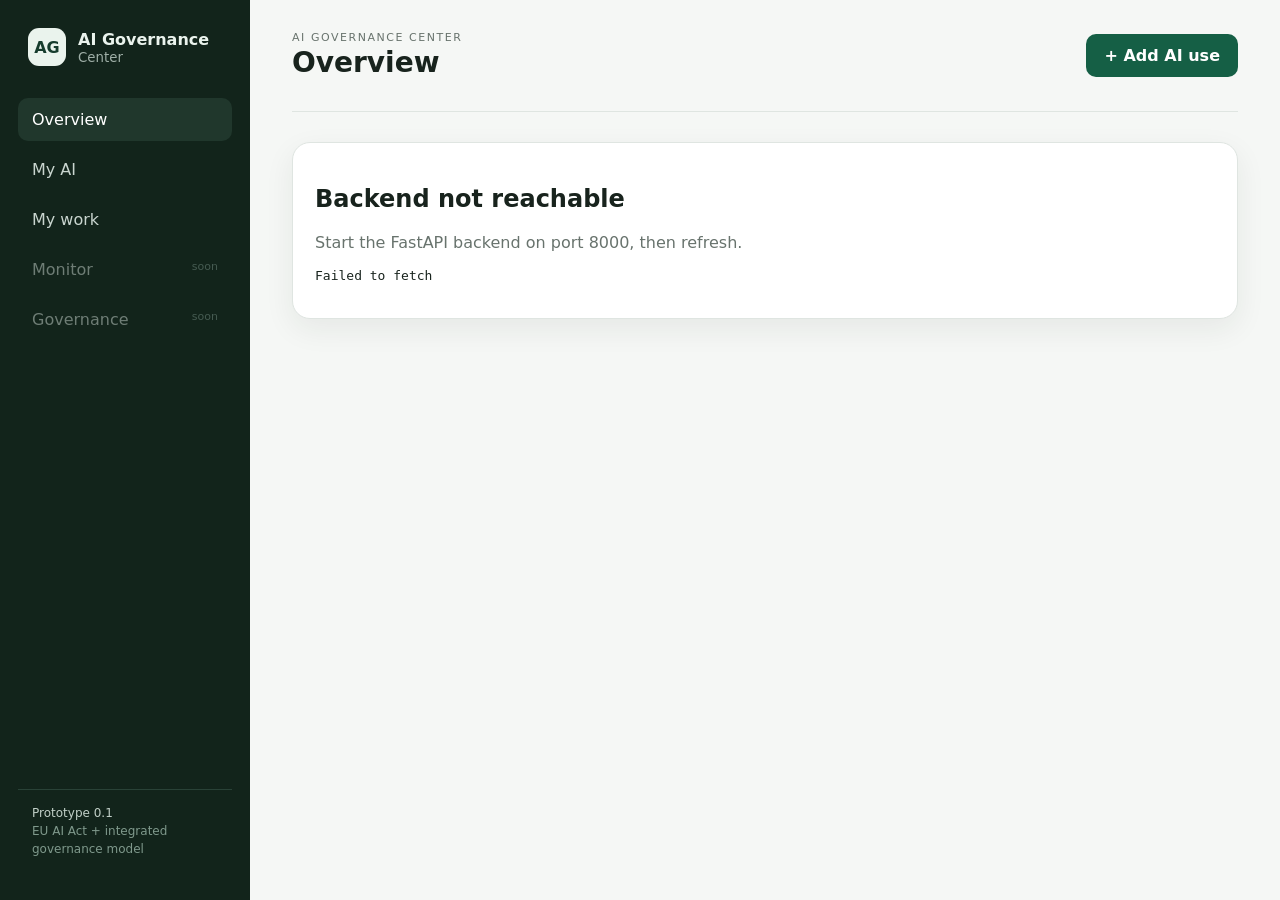
==== frontend/index.html @ 02b1b9bd "Minor fix" ====
<!doctype html>
<html lang="en">
<head>
  <meta charset="utf-8" />
  <meta name="viewport" content="width=device-width,initial-scale=1" />
  <title>AI Governance Center</title>
  <link rel="stylesheet" href="styles.css" />
</head>
<body>
  <div class="shell">
    <aside class="sidebar">
      <div class="brand"><span class="brand-mark">AG</span><div><strong>AI Governance</strong><small>Center</small></div></div>
      <nav>
        <button class="nav active" data-view="home">Overview</button>
        <button class="nav" data-view="portfolio">My AI</button>
        <button class="nav" data-view="actions">My work</button>
        <button class="nav" disabled>Monitor <span>soon</span></button>
        <button class="nav" disabled>Governance <span>soon</span></button>
      </nav>
      <div class="sidebar-note">Prototype 0.1<br><span>EU AI Act + integrated governance model</span></div>
    </aside>

    <main>
      <header class="topbar"><div><p class="eyebrow">AI GOVERNANCE CENTER</p><h1 id="page-title">Overview</h1></div><button class="primary" id="new-ai">+ Add AI use</button></header>
      <section id="app"></section>
    </main>
  </div>
  <div id="modal-root"></div>
  <script src="app.js"></script>
</body>
</html>
---- frontend/styles.css ----
:root{
  --bg:#f5f7f5;--panel:#ffffff;--ink:#18231d;--muted:#68736d;--line:#dfe5e1;
  --accent:#155f45;--accent-soft:#e8f2ed;--warn:#986514;--warn-soft:#fff5df;--danger:#9f3a38;--danger-soft:#fdecec;
  --shadow:0 10px 30px rgba(23,39,31,.07);--radius:18px;
}
*{box-sizing:border-box}body{margin:0;font-family:Inter,ui-sans-serif,system-ui,-apple-system,BlinkMacSystemFont,"Segoe UI",sans-serif;background:var(--bg);color:var(--ink)}
button,input,select,textarea{font:inherit}.shell{display:grid;grid-template-columns:250px 1fr;min-height:100vh}.sidebar{background:#12241b;color:#eaf3ed;padding:28px 18px;display:flex;flex-direction:column;gap:32px}.brand{display:flex;gap:12px;align-items:center;padding:0 10px}.brand-mark{display:grid;place-items:center;width:38px;height:38px;border-radius:11px;background:#eaf3ed;color:#163c2d;font-weight:800}.brand strong,.brand small{display:block}.brand small{color:#9fafa7;margin-top:1px}.sidebar nav{display:flex;flex-direction:column;gap:7px}.nav{border:0;background:transparent;color:#c9d5cf;text-align:left;padding:12px 14px;border-radius:10px;cursor:pointer}.nav.active,.nav:hover:not(:disabled){background:#20372c;color:white}.nav:disabled{opacity:.5;cursor:default}.nav span{float:right;font-size:11px;color:#789187}.sidebar-note{margin-top:auto;padding:14px;color:#c2d0c8;font-size:12px;border-top:1px solid #294237;line-height:1.5}.sidebar-note span{color:#7f998c}
main{padding:0 42px 60px;min-width:0}.topbar{height:112px;display:flex;align-items:center;justify-content:space-between;border-bottom:1px solid var(--line);margin-bottom:30px}.topbar h1{font-size:28px;margin:2px 0}.eyebrow{font-size:11px;letter-spacing:.14em;color:var(--muted);margin:0}.primary{border:0;background:var(--accent);color:white;padding:12px 18px;border-radius:10px;cursor:pointer;font-weight:650}.secondary{background:white;border:1px solid var(--line);color:var(--ink);padding:11px 16px;border-radius:10px;cursor:pointer}.danger-lite{background:var(--danger-soft);color:var(--danger);border:0;padding:8px 12px;border-radius:9px}
.grid{display:grid;grid-template-columns:repeat(12,1fr);gap:18px}.panel{background:var(--panel);border:1px solid var(--line);border-radius:var(--radius);box-shadow:var(--shadow);padding:22px}.hero{grid-column:span 8}.side-panel{grid-column:span 4}.stat-grid{display:grid;grid-template-columns:repeat(4,1fr);gap:14px;margin-top:18px}.stat{padding:16px;background:#f9fbfa;border:1px solid var(--line);border-radius:13px}.stat strong{display:block;font-size:25px}.stat span{font-size:12px;color:var(--muted)}.section-title{display:flex;justify-content:space-between;align-items:center;margin-bottom:14px}.section-title h2{font-size:18px;margin:0}.muted{color:var(--muted)}
.ai-list{display:grid;gap:12px}.ai-card{background:white;border:1px solid var(--line);border-radius:15px;padding:18px;cursor:pointer;transition:.15s ease}.ai-card:hover{transform:translateY(-1px);box-shadow:var(--shadow)}.ai-card h3{margin:0 0 7px}.card-meta{display:flex;gap:8px;flex-wrap:wrap;margin:10px 0}.pill{display:inline-flex;align-items:center;gap:6px;border-radius:999px;padding:6px 9px;font-size:12px;background:#eef2ef;color:#425049}.pill.good{background:var(--accent-soft);color:var(--accent)}.pill.warn{background:var(--warn-soft);color:var(--warn)}.pill.danger{background:var(--danger-soft);color:var(--danger)}
.journey{display:flex;gap:5px;margin:20px 0 4px}.journey-step{height:7px;border-radius:99px;flex:1;background:#e5e9e6}.journey-step.done{background:#3a8065}.journey-step.active{background:#d39b39}.journey-labels{display:flex;justify-content:space-between;font-size:10px;color:var(--muted)}
.empty{text-align:center;padding:60px 30px;border:1px dashed #cbd4ce;border-radius:16px;background:#fafcfb}.empty .icon{font-size:34px}.empty h2{margin-bottom:5px}
.modal-backdrop{position:fixed;inset:0;background:rgba(13,28,20,.52);display:grid;place-items:center;padding:30px;z-index:20}.modal{background:white;border-radius:20px;width:min(780px,96vw);max-height:92vh;overflow:auto;box-shadow:0 30px 90px rgba(0,0,0,.22)}.modal-head{padding:24px 28px 16px;border-bottom:1px solid var(--line);display:flex;justify-content:space-between;align-items:start}.modal-head h2{margin:4px 0}.modal-body{padding:24px 28px}.steps{display:flex;gap:8px;margin-bottom:24px}.step-dot{height:6px;flex:1;background:#e5e9e6;border-radius:99px}.step-dot.done,.step-dot.active{background:var(--accent)}.field{display:grid;gap:7px;margin-bottom:18px}.field label{font-weight:650;font-size:14px}.field small{color:var(--muted);line-height:1.4}.field input,.field select,.field textarea{width:100%;border:1px solid #cfd8d2;background:white;border-radius:10px;padding:12px 13px;outline:none}.field input:focus,.field select:focus,.field textarea:focus{border-color:#70a58f;box-shadow:0 0 0 3px #edf6f2}.choice-grid{display:grid;grid-template-columns:1fr 1fr;gap:10px}.choice{border:1px solid var(--line);padding:13px;border-radius:11px;cursor:pointer}.choice.selected{border-color:#3d8064;background:var(--accent-soft)}.modal-footer{display:flex;justify-content:space-between;padding:18px 28px;border-top:1px solid var(--line)}
.profile{display:grid;gap:10px}.profile-row{display:grid;grid-template-columns:180px 1fr auto;gap:12px;align-items:center;padding:13px 0;border-bottom:1px solid var(--line)}.profile-row:last-child{border:0}.profile-row strong{font-size:14px}.result-main{font-weight:650}.explain{font-size:12px;color:var(--muted);margin-top:4px;line-height:1.45}.source{font-size:11px;color:#456f5d}.actions-list{display:grid;gap:10px}.action{display:grid;grid-template-columns:8px 1fr auto;gap:13px;border:1px solid var(--line);border-radius:13px;padding:15px;background:white}.priority{border-radius:99px;width:8px;height:100%;min-height:48px;background:#8ca297}.priority.HIGH{background:#bd6a4d}.priority.MEDIUM{background:#d5a548}.action h4{margin:0 0 4px}.action p{margin:0;color:var(--muted);font-size:13px;line-height:1.4}.detail-grid{display:grid;grid-template-columns:2fr 1fr;gap:18px}.kv{display:grid;grid-template-columns:150px 1fr;padding:10px 0;border-bottom:1px solid var(--line);font-size:14px}.kv span:first-child{color:var(--muted)}
@media(max-width:900px){.shell{grid-template-columns:1fr}.sidebar{display:none}main{padding:0 18px 40px}.hero,.side-panel{grid-column:span 12}.stat-grid{grid-template-columns:1fr 1fr}.detail-grid{grid-template-columns:1fr}.profile-row{grid-template-columns:1fr}.topbar{height:90px}}
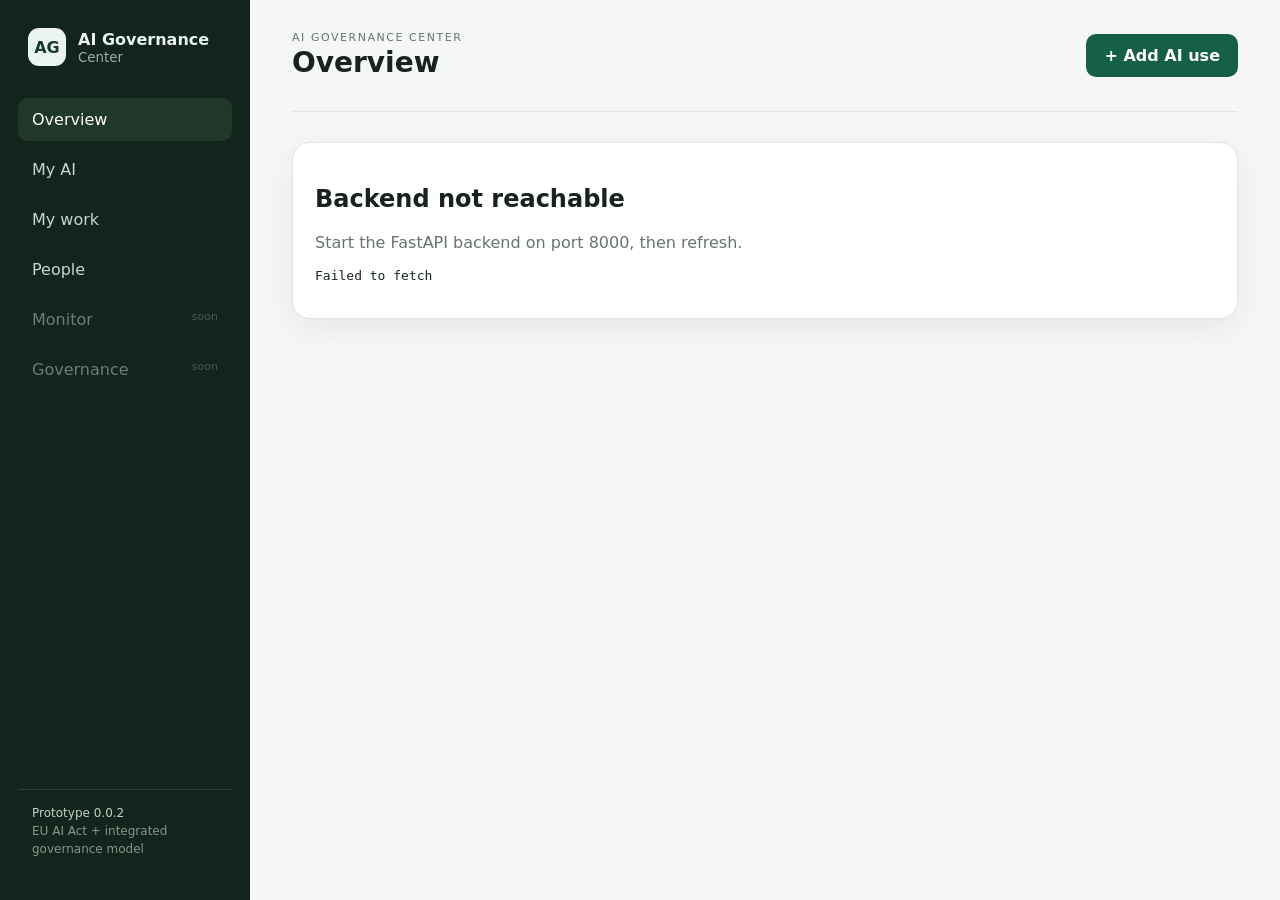
==== commit ecb2a8dd: "feat: add controlled country and people directories for v0.0.2 - add ISO 3166-1 country reference da" ====
--- a/frontend/index.html
+++ b/frontend/index.html
@@ -14,10 +14,11 @@
         <button class="nav active" data-view="home">Overview</button>
         <button class="nav" data-view="portfolio">My AI</button>
         <button class="nav" data-view="actions">My work</button>
+        <button class="nav" data-view="people">People</button>
         <button class="nav" disabled>Monitor <span>soon</span></button>
         <button class="nav" disabled>Governance <span>soon</span></button>
       </nav>
-      <div class="sidebar-note">Prototype 0.1<br><span>EU AI Act + integrated governance model</span></div>
+      <div class="sidebar-note">Prototype 0.0.2<br><span>EU AI Act + integrated governance model</span></div>
     </aside>
 
     <main>
--- a/frontend/styles.css
+++ b/frontend/styles.css
@@ -13,3 +13,4 @@
 .modal-backdrop{position:fixed;inset:0;background:rgba(13,28,20,.52);display:grid;place-items:center;padding:30px;z-index:20}.modal{background:white;border-radius:20px;width:min(780px,96vw);max-height:92vh;overflow:auto;box-shadow:0 30px 90px rgba(0,0,0,.22)}.modal-head{padding:24px 28px 16px;border-bottom:1px solid var(--line);display:flex;justify-content:space-between;align-items:start}.modal-head h2{margin:4px 0}.modal-body{padding:24px 28px}.steps{display:flex;gap:8px;margin-bottom:24px}.step-dot{height:6px;flex:1;background:#e5e9e6;border-radius:99px}.step-dot.done,.step-dot.active{background:var(--accent)}.field{display:grid;gap:7px;margin-bottom:18px}.field label{font-weight:650;font-size:14px}.field small{color:var(--muted);line-height:1.4}.field input,.field select,.field textarea{width:100%;border:1px solid #cfd8d2;background:white;border-radius:10px;padding:12px 13px;outline:none}.field input:focus,.field select:focus,.field textarea:focus{border-color:#70a58f;box-shadow:0 0 0 3px #edf6f2}.choice-grid{display:grid;grid-template-columns:1fr 1fr;gap:10px}.choice{border:1px solid var(--line);padding:13px;border-radius:11px;cursor:pointer}.choice.selected{border-color:#3d8064;background:var(--accent-soft)}.modal-footer{display:flex;justify-content:space-between;padding:18px 28px;border-top:1px solid var(--line)}
 .profile{display:grid;gap:10px}.profile-row{display:grid;grid-template-columns:180px 1fr auto;gap:12px;align-items:center;padding:13px 0;border-bottom:1px solid var(--line)}.profile-row:last-child{border:0}.profile-row strong{font-size:14px}.result-main{font-weight:650}.explain{font-size:12px;color:var(--muted);margin-top:4px;line-height:1.45}.source{font-size:11px;color:#456f5d}.actions-list{display:grid;gap:10px}.action{display:grid;grid-template-columns:8px 1fr auto;gap:13px;border:1px solid var(--line);border-radius:13px;padding:15px;background:white}.priority{border-radius:99px;width:8px;height:100%;min-height:48px;background:#8ca297}.priority.HIGH{background:#bd6a4d}.priority.MEDIUM{background:#d5a548}.action h4{margin:0 0 4px}.action p{margin:0;color:var(--muted);font-size:13px;line-height:1.4}.detail-grid{display:grid;grid-template-columns:2fr 1fr;gap:18px}.kv{display:grid;grid-template-columns:150px 1fr;padding:10px 0;border-bottom:1px solid var(--line);font-size:14px}.kv span:first-child{color:var(--muted)}
 @media(max-width:900px){.shell{grid-template-columns:1fr}.sidebar{display:none}main{padding:0 18px 40px}.hero,.side-panel{grid-column:span 12}.stat-grid{grid-template-columns:1fr 1fr}.detail-grid{grid-template-columns:1fr}.profile-row{grid-template-columns:1fr}.topbar{height:90px}}
+.directory{display:grid;gap:10px}.person-row{display:grid;grid-template-columns:1.4fr 1.5fr 1fr 1fr auto;gap:12px;align-items:center;padding:14px 0;border-bottom:1px solid var(--line)}.person-row:last-child{border-bottom:0}.person-name{font-weight:700}.person-sub{font-size:12px;color:var(--muted);margin-top:3px}.country-select{min-height:170px}.tag-list{display:flex;gap:6px;flex-wrap:wrap}.tag{font-size:11px;padding:4px 7px;border-radius:999px;background:#eef2ef;color:#425049}@media(max-width:900px){.person-row{grid-template-columns:1fr}}
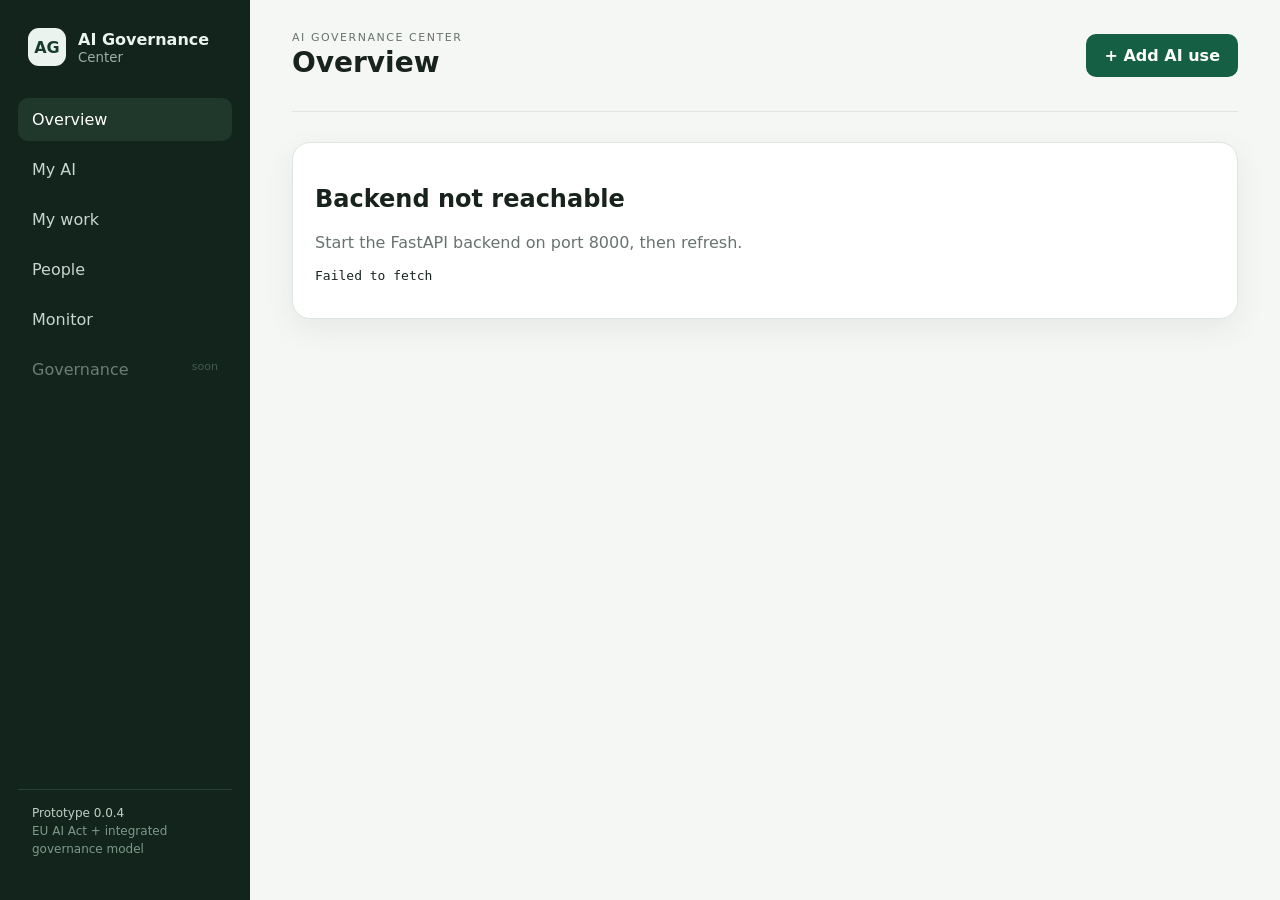
==== commit 4b865e12: "feat: add risk, safeguards, approval and monitoring lifecycle for v0.0.4 - add risk and impact asses" ====
--- a/frontend/index.html
+++ b/frontend/index.html
@@ -15,10 +15,10 @@
         <button class="nav" data-view="portfolio">My AI</button>
         <button class="nav" data-view="actions">My work</button>
         <button class="nav" data-view="people">People</button>
-        <button class="nav" disabled>Monitor <span>soon</span></button>
+        <button class="nav" data-view="monitor">Monitor</button>
         <button class="nav" disabled>Governance <span>soon</span></button>
       </nav>
-      <div class="sidebar-note">Prototype 0.0.2<br><span>EU AI Act + integrated governance model</span></div>
+      <div class="sidebar-note">Prototype 0.0.4<br><span>EU AI Act + integrated governance model</span></div>
     </aside>
 
     <main>
--- a/frontend/styles.css
+++ b/frontend/styles.css
@@ -14,3 +14,5 @@
 .profile{display:grid;gap:10px}.profile-row{display:grid;grid-template-columns:180px 1fr auto;gap:12px;align-items:center;padding:13px 0;border-bottom:1px solid var(--line)}.profile-row:last-child{border:0}.profile-row strong{font-size:14px}.result-main{font-weight:650}.explain{font-size:12px;color:var(--muted);margin-top:4px;line-height:1.45}.source{font-size:11px;color:#456f5d}.actions-list{display:grid;gap:10px}.action{display:grid;grid-template-columns:8px 1fr auto;gap:13px;border:1px solid var(--line);border-radius:13px;padding:15px;background:white}.priority{border-radius:99px;width:8px;height:100%;min-height:48px;background:#8ca297}.priority.HIGH{background:#bd6a4d}.priority.MEDIUM{background:#d5a548}.action h4{margin:0 0 4px}.action p{margin:0;color:var(--muted);font-size:13px;line-height:1.4}.detail-grid{display:grid;grid-template-columns:2fr 1fr;gap:18px}.kv{display:grid;grid-template-columns:150px 1fr;padding:10px 0;border-bottom:1px solid var(--line);font-size:14px}.kv span:first-child{color:var(--muted)}
 @media(max-width:900px){.shell{grid-template-columns:1fr}.sidebar{display:none}main{padding:0 18px 40px}.hero,.side-panel{grid-column:span 12}.stat-grid{grid-template-columns:1fr 1fr}.detail-grid{grid-template-columns:1fr}.profile-row{grid-template-columns:1fr}.topbar{height:90px}}
 .directory{display:grid;gap:10px}.person-row{display:grid;grid-template-columns:1.4fr 1.5fr 1fr 1fr auto;gap:12px;align-items:center;padding:14px 0;border-bottom:1px solid var(--line)}.person-row:last-child{border-bottom:0}.person-name{font-weight:700}.person-sub{font-size:12px;color:var(--muted);margin-top:3px}.country-select{min-height:170px}.tag-list{display:flex;gap:6px;flex-wrap:wrap}.tag{font-size:11px;padding:4px 7px;border-radius:999px;background:#eef2ef;color:#425049}@media(max-width:900px){.person-row{grid-template-columns:1fr}}
+.risk-list,.safeguards{display:grid;gap:12px}.risk-card,.safeguard{border:1px solid var(--line);border-radius:14px;padding:16px;background:#fff}.risk-card h3{margin:0 0 3px;font-size:15px}.risk-chain{display:grid;grid-template-columns:1fr auto 1fr auto 1fr;gap:10px;align-items:start;background:#f8faf9;border-radius:11px;padding:12px;margin:12px 0}.risk-chain small{font-size:9px;letter-spacing:.12em;color:var(--muted);font-weight:700}.risk-chain p{font-size:12px;line-height:1.4;margin:5px 0 0}.arrow{color:#86a095;padding-top:18px}.risk-footer,.safeguard-actions{display:flex;justify-content:space-between;align-items:center;gap:8px}.safeguard-actions{justify-content:flex-start;margin-top:12px}.evidence-list{margin-top:12px;display:grid;gap:6px}.evidence-item{display:flex;gap:8px;align-items:center;font-size:12px;padding:8px 10px;border-radius:9px;background:#f3f8f5;color:#355f4d}.evidence-item span{margin-left:auto;color:var(--muted);font-size:10px}.no-proof{font-size:11px;color:var(--muted);margin-top:12px;padding:8px 10px;background:#fafbfa;border-radius:9px}@media(max-width:900px){.risk-chain{grid-template-columns:1fr}.arrow{display:none}}
+.monitor-list{display:grid;gap:10px}.monitor-row,.event-row{display:grid;grid-template-columns:1fr auto;gap:18px;align-items:center;padding:14px 0;border-bottom:1px solid var(--line)}.monitor-row:last-child,.event-row:last-child{border-bottom:0}.monitor-row p,.event-row p{margin:4px 0 8px;font-size:12px;line-height:1.4}button:disabled{opacity:.45;cursor:not-allowed}
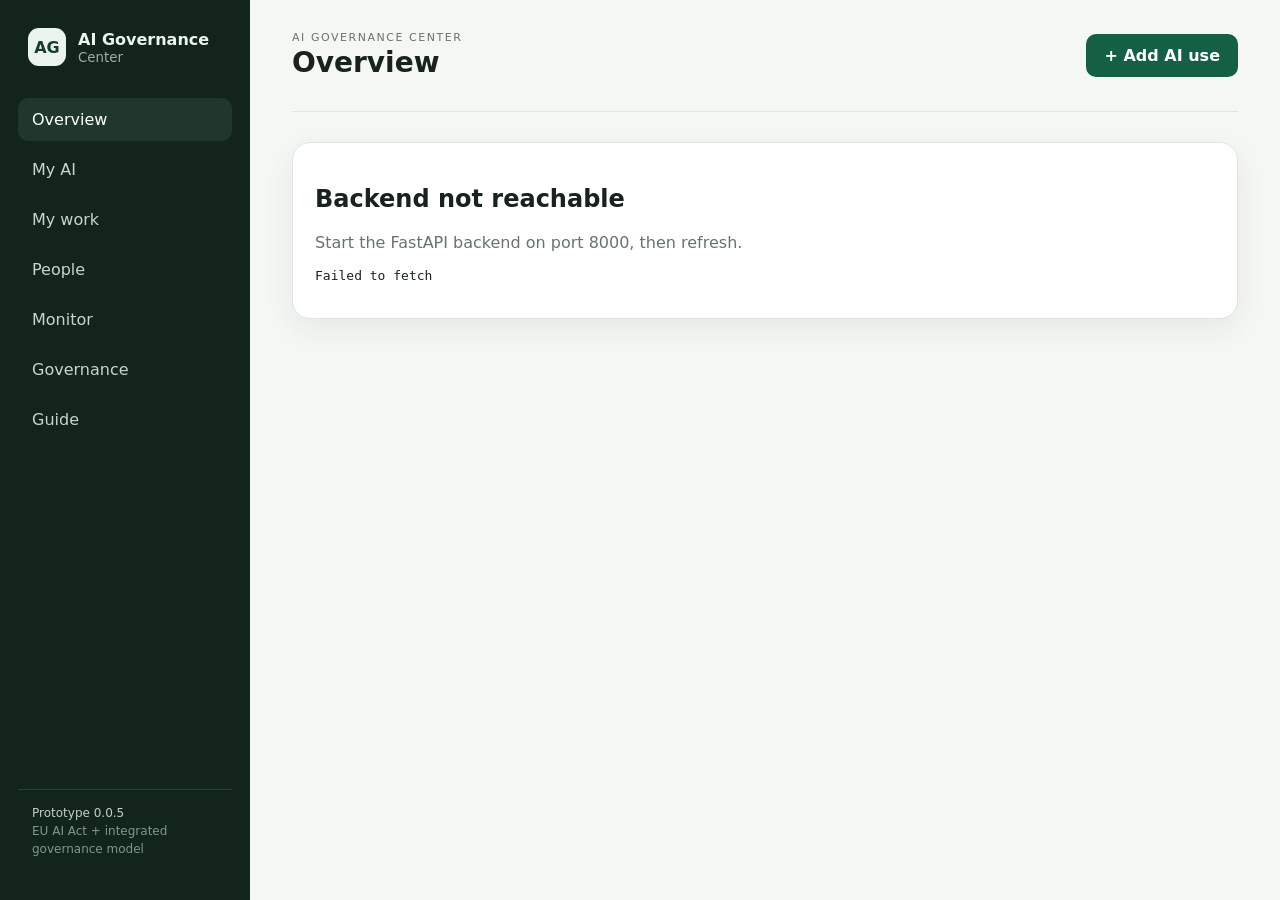
==== commit 8ed1d359: "feat: add governance guide, dynamic roles and training model for v0.0.5 - introduce Alembic migratio" ====
--- a/frontend/index.html
+++ b/frontend/index.html
@@ -16,9 +16,10 @@
         <button class="nav" data-view="actions">My work</button>
         <button class="nav" data-view="people">People</button>
         <button class="nav" data-view="monitor">Monitor</button>
-        <button class="nav" disabled>Governance <span>soon</span></button>
+        <button class="nav" data-view="governance">Governance</button>
+        <button class="nav" data-view="guide">Guide</button>
       </nav>
-      <div class="sidebar-note">Prototype 0.0.4<br><span>EU AI Act + integrated governance model</span></div>
+      <div class="sidebar-note">Prototype 0.0.5<br><span>EU AI Act + integrated governance model</span></div>
     </aside>
 
     <main>
--- a/frontend/styles.css
+++ b/frontend/styles.css
@@ -16,3 +16,4 @@
 .directory{display:grid;gap:10px}.person-row{display:grid;grid-template-columns:1.4fr 1.5fr 1fr 1fr auto;gap:12px;align-items:center;padding:14px 0;border-bottom:1px solid var(--line)}.person-row:last-child{border-bottom:0}.person-name{font-weight:700}.person-sub{font-size:12px;color:var(--muted);margin-top:3px}.country-select{min-height:170px}.tag-list{display:flex;gap:6px;flex-wrap:wrap}.tag{font-size:11px;padding:4px 7px;border-radius:999px;background:#eef2ef;color:#425049}@media(max-width:900px){.person-row{grid-template-columns:1fr}}
 .risk-list,.safeguards{display:grid;gap:12px}.risk-card,.safeguard{border:1px solid var(--line);border-radius:14px;padding:16px;background:#fff}.risk-card h3{margin:0 0 3px;font-size:15px}.risk-chain{display:grid;grid-template-columns:1fr auto 1fr auto 1fr;gap:10px;align-items:start;background:#f8faf9;border-radius:11px;padding:12px;margin:12px 0}.risk-chain small{font-size:9px;letter-spacing:.12em;color:var(--muted);font-weight:700}.risk-chain p{font-size:12px;line-height:1.4;margin:5px 0 0}.arrow{color:#86a095;padding-top:18px}.risk-footer,.safeguard-actions{display:flex;justify-content:space-between;align-items:center;gap:8px}.safeguard-actions{justify-content:flex-start;margin-top:12px}.evidence-list{margin-top:12px;display:grid;gap:6px}.evidence-item{display:flex;gap:8px;align-items:center;font-size:12px;padding:8px 10px;border-radius:9px;background:#f3f8f5;color:#355f4d}.evidence-item span{margin-left:auto;color:var(--muted);font-size:10px}.no-proof{font-size:11px;color:var(--muted);margin-top:12px;padding:8px 10px;background:#fafbfa;border-radius:9px}@media(max-width:900px){.risk-chain{grid-template-columns:1fr}.arrow{display:none}}
 .monitor-list{display:grid;gap:10px}.monitor-row,.event-row{display:grid;grid-template-columns:1fr auto;gap:18px;align-items:center;padding:14px 0;border-bottom:1px solid var(--line)}.monitor-row:last-child,.event-row:last-child{border-bottom:0}.monitor-row p,.event-row p{margin:4px 0 8px;font-size:12px;line-height:1.4}button:disabled{opacity:.45;cursor:not-allowed}
+.guide-grid{display:grid;grid-template-columns:repeat(2,minmax(0,1fr));gap:14px}.guide-card{border:1px solid var(--line);border-radius:14px;padding:17px;background:#fbfcfb}.guide-card h3{margin:0;font-size:16px}.guide-card p{font-size:13px;line-height:1.5}.raci-wrap{overflow:auto}.raci{border-collapse:collapse;width:100%;min-width:980px;font-size:12px}.raci th,.raci td{border-bottom:1px solid var(--line);padding:11px;text-align:center;vertical-align:middle}.raci th:first-child,.raci td:first-child{text-align:left;position:sticky;left:0;background:white;min-width:230px}.raci-chip{display:inline-grid;place-items:center;width:30px;height:30px;border-radius:99px;background:var(--accent-soft);color:var(--accent);font-weight:800}@media(max-width:900px){.guide-grid{grid-template-columns:1fr}}
